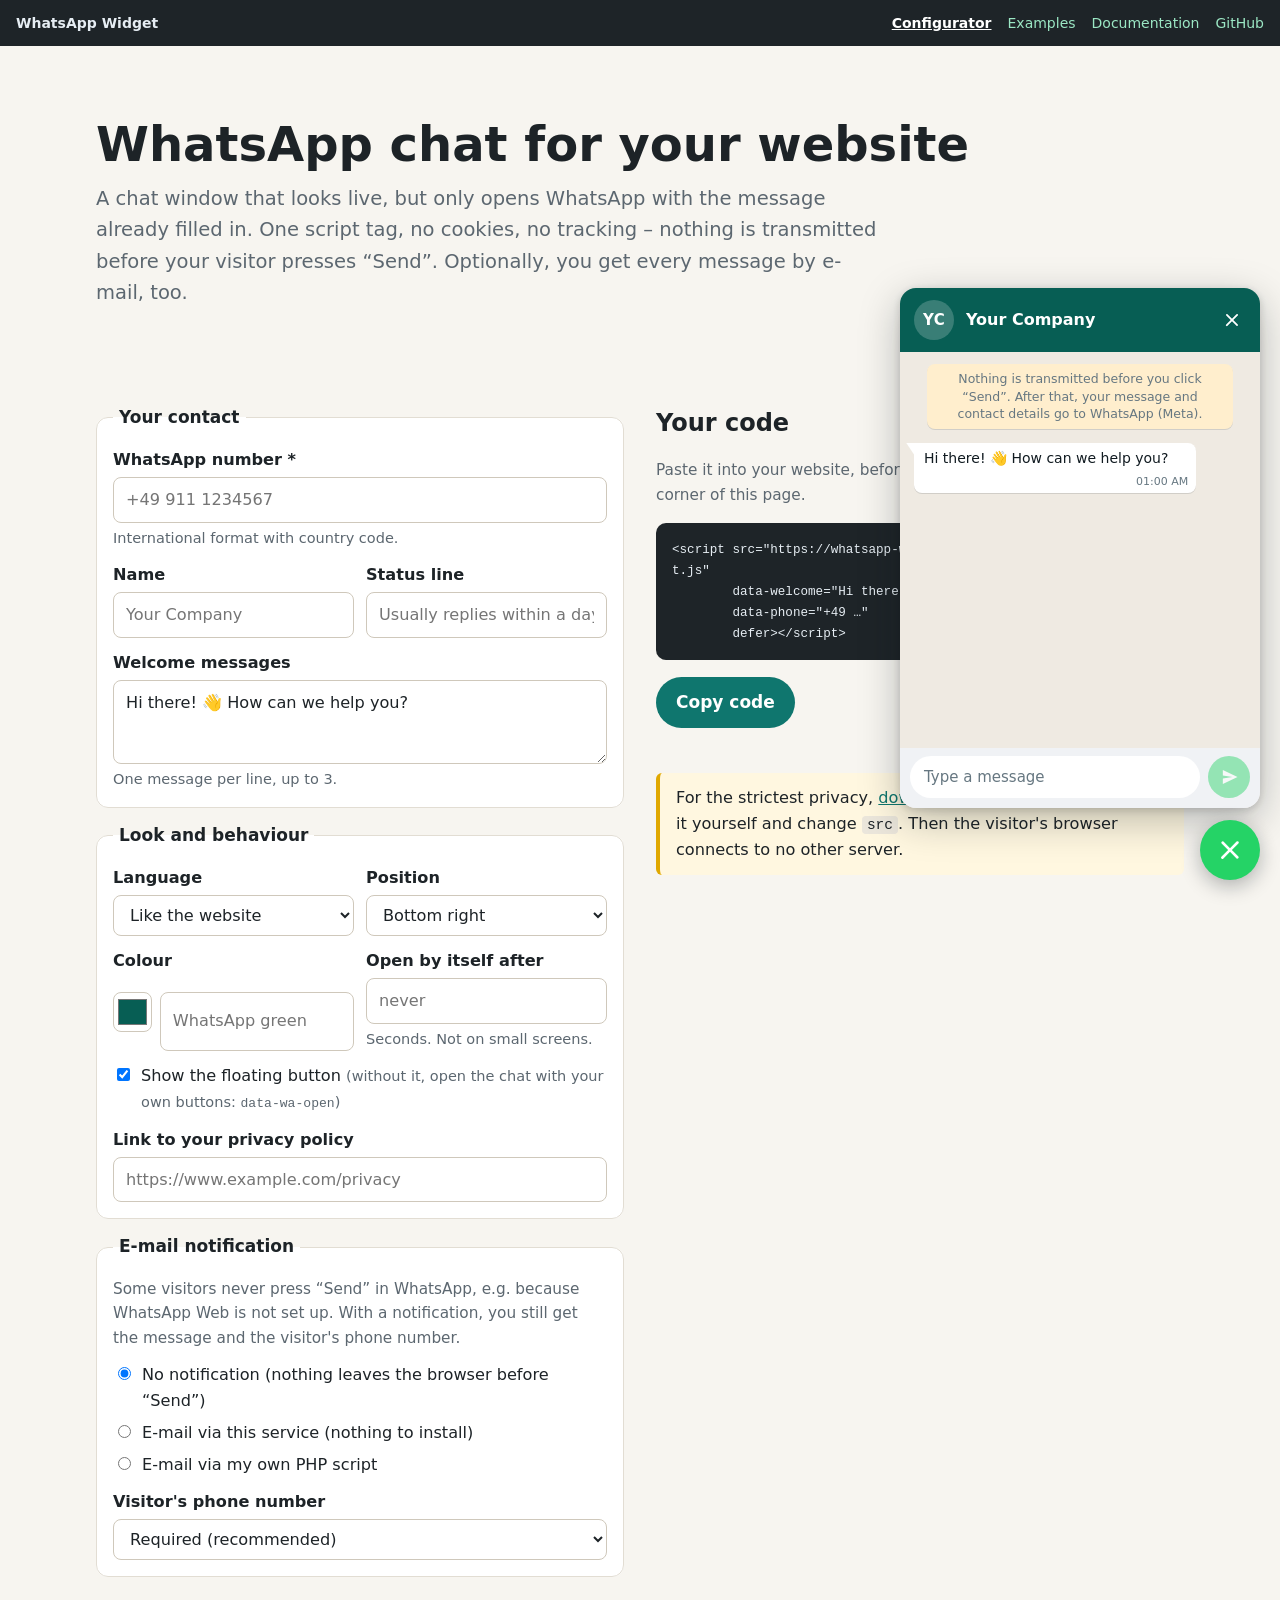
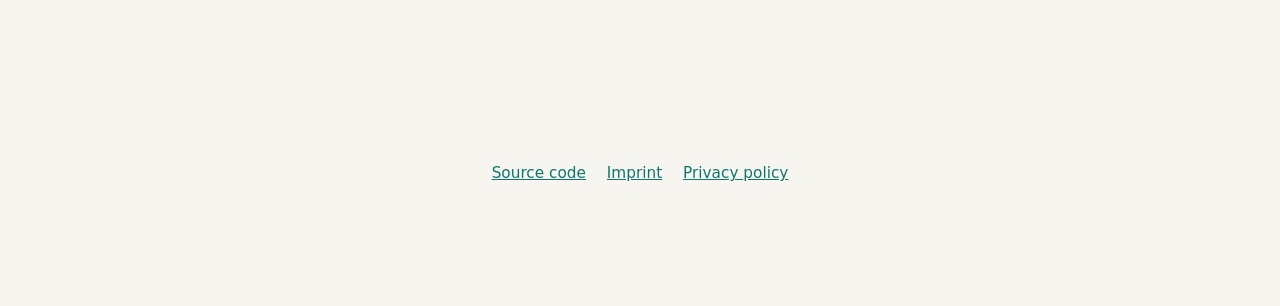
==== index.html @ d4d7e7a8 "#11: Add hosted e-mail notification service and configurator - api/: notification service without op" ====
<!DOCTYPE html>
<html lang="en">
<head>
  <meta charset="utf-8">
  <meta name="viewport" content="width=device-width, initial-scale=1">
  <title>WhatsApp Widget – privacy-friendly chat button for your website</title>
  <meta name="description" content="A chat window that looks live, but only opens WhatsApp. One script tag, no cookies, nothing is transmitted before “Send”.">
  <link rel="stylesheet" href="examples/assets/examples.css">
  <style>
    .layout { display: grid; grid-template-columns: minmax(0, 1fr) minmax(0, 1fr); gap: 32px; align-items: start; }
    @media (max-width: 860px) { .layout { grid-template-columns: 1fr; } }
    form.config { display: grid; gap: 14px; }
    fieldset { margin: 0; padding: 16px; border: 1px solid var(--border); border-radius: 12px; background: var(--surface); display: grid; gap: 12px; }
    legend { padding: 0 6px; font-weight: 700; }
    label { display: grid; gap: 4px; font-weight: 600; font-size: .95em; }
    label small, .hint { font-weight: 400; color: var(--muted); font-size: .9em; }
    input[type="text"], input[type="tel"], input[type="email"], input[type="url"], input[type="number"], select, textarea {
      width: 100%; padding: 9px 12px; border: 1px solid #cfc8bb; border-radius: 8px; background: #fff; color: var(--text); font: inherit; font-weight: 400;
    }
    textarea { min-height: 84px; resize: vertical; }
    .row { display: grid; grid-template-columns: 1fr 1fr; gap: 12px; }
    .check { display: flex; gap: 8px; align-items: flex-start; font-weight: 400; }
    .check input { margin-top: 5px; }
    .radios { display: grid; gap: 6px; }
    .color { display: flex; gap: 8px; }
    .color input[type="color"] { width: 48px; height: 40px; padding: 2px; border: 1px solid #cfc8bb; border-radius: 8px; background: #fff; }
    .sticky { position: sticky; top: 16px; display: grid; gap: 12px; }
    .snippet pre { margin: 0; white-space: pre-wrap; word-break: break-all; }
    .status { min-height: 1.5em; font-size: .95em; }
    .status.ok { color: #0f766e; }
    .status.error { color: #b42318; }
    .success { padding: 12px 16px; background: #e6f4ef; border-left: 4px solid #0f766e; border-radius: 6px; }
    footer.site { padding: 24px 16px 120px; text-align: center; color: var(--muted); font-size: .9em; }
    footer.site a { margin: 0 8px; }
  </style>
</head>
<body>

<nav class="demo-nav" aria-label="Main">
  <strong>WhatsApp Widget</strong>
  <a href="#configure" aria-current="page">Configurator</a>
  <a href="examples/01-minimal.html">Examples</a>
  <a href="https://github.com/DOEBELING/WhatsApp-Widget#readme">Documentation</a>
  <a href="https://github.com/DOEBELING/WhatsApp-Widget">GitHub</a>
</nav>

<main class="page" style="max-width: 1120px">
  <header class="hero">
    <h1>WhatsApp chat for your website</h1>
    <p>A chat window that looks live, but only opens WhatsApp with the message already filled in.
      One script tag, no cookies, no tracking – nothing is transmitted before your visitor presses “Send”.
      Optionally, you get every message by e-mail, too.</p>
  </header>

  <div id="setup-success" class="success" hidden>
    <strong>E-mail notifications are active.</strong> Your code with the site key is below.
    We also sent it to you by e-mail.
  </div>

  <section id="configure" class="layout">
    <form class="config" id="config" novalidate>
      <fieldset>
        <legend>Your contact</legend>
        <label>WhatsApp number *
          <input type="tel" id="f-phone" required placeholder="+49 911 1234567" autocomplete="off">
          <small>International format with country code.</small>
        </label>
        <div class="row">
          <label>Name <input type="text" id="f-name" placeholder="Your Company"></label>
          <label>Status line <input type="text" id="f-status" placeholder="Usually replies within a day"></label>
        </div>
        <label>Welcome messages
          <textarea id="f-welcome" placeholder="Hi there! 👋 How can we help you?">Hi there! 👋 How can we help you?</textarea>
          <small>One message per line, up to 3.</small>
        </label>
      </fieldset>

      <fieldset>
        <legend>Look and behaviour</legend>
        <div class="row">
          <label>Language
            <select id="f-lang">
              <option value="">Like the website</option>
              <option value="de">German</option>
              <option value="en">English</option>
            </select>
          </label>
          <label>Position
            <select id="f-position">
              <option value="right">Bottom right</option>
              <option value="left">Bottom left</option>
            </select>
          </label>
        </div>
        <div class="row">
          <label>Colour
            <span class="color">
              <input type="color" id="f-color-picker" value="#075e54" aria-label="Pick a colour">
              <input type="text" id="f-color" placeholder="WhatsApp green">
            </span>
          </label>
          <label>Open by itself after
            <input type="number" id="f-auto-open" min="0" max="120" placeholder="never">
            <small>Seconds. Not on small screens.</small>
          </label>
        </div>
        <label class="check"><input type="checkbox" id="f-launcher" checked>
          <span>Show the floating button <span class="hint">(without it, open the chat with your own buttons: <code>data-wa-open</code>)</span></span>
        </label>
        <label>Link to your privacy policy
          <input type="url" id="f-privacy-url" placeholder="https://www.example.com/privacy">
        </label>
      </fieldset>

      <fieldset>
        <legend>E-mail notification</legend>
        <p class="hint" style="margin:0">Some visitors never press “Send” in WhatsApp, e.g. because WhatsApp Web is not set up.
          With a notification, you still get the message and the visitor's phone number.</p>
        <div class="radios" role="radiogroup">
          <label class="check"><input type="radio" name="notify" value="none" checked> <span>No notification (nothing leaves the browser before “Send”)</span></label>
          <label class="check"><input type="radio" name="notify" value="hosted"> <span>E-mail via this service (nothing to install)</span></label>
          <label class="check"><input type="radio" name="notify" value="own"> <span>E-mail via my own PHP script</span></label>
        </div>

        <div id="notify-hosted" hidden>
          <div style="display:grid; gap:12px">
            <label>Your e-mail address <input type="email" id="f-email" autocomplete="email" placeholder="you@example.com"></label>
            <label>Your website <input type="text" id="f-domains" placeholder="example.com">
              <small>Only pages on this domain (and its www variant) can send messages. Up to 5, separated by commas.</small>
            </label>
            <label class="check"><input type="checkbox" id="f-dpa">
              <span>I accept the <a href="dpa.html" target="_blank" rel="noopener">data processing agreement</a> (Art. 28 GDPR). Messages are only passed through and not stored.</span>
            </label>
            <div><button class="button" type="button" id="f-register">Send confirmation link</button></div>
            <p class="status" id="register-status" aria-live="polite"></p>
            <label>Site key <input type="text" id="f-site-key" placeholder="appears here after the confirmation" spellcheck="false"></label>
          </div>
        </div>

        <div id="notify-own" hidden>
          <label>URL of your script <input type="text" id="f-notify-url" placeholder="/whatsapp-notify.php">
            <small>Download <a href="https://github.com/DOEBELING/WhatsApp-Widget/blob/main/addons/php/whatsapp-notify.php">whatsapp-notify.php</a>, set your e-mail address and upload it (PHP 8.1+).</small>
          </label>
        </div>

        <label id="ask-phone-row" hidden>Visitor's phone number
          <select id="f-ask-phone">
            <option value="required">Required (recommended)</option>
            <option value="optional">Optional</option>
            <option value="false">Don't ask</option>
          </select>
        </label>
      </fieldset>
    </form>

    <div class="sticky">
      <div class="snippet">
        <h2>Your code</h2>
        <p class="hint">Paste it into your website, before <code>&lt;/body&gt;</code>. The preview is in the corner of this page.</p>
        <pre><code id="snippet"></code></pre>
        <p><button class="button" type="button" id="copy">Copy code</button> <span class="status" id="copy-status" aria-live="polite"></span></p>
      </div>
      <p class="note">For the strictest privacy, <a href="whatsapp-widget.js" download>download whatsapp-widget.js</a>,
        host it yourself and change <code>src</code>. Then the visitor's browser connects to no other server.</p>
      <p class="status" id="preview-status" aria-live="polite"></p>
    </div>
  </section>
</main>

<footer class="site">
  <a href="https://github.com/DOEBELING/WhatsApp-Widget">Source code</a>
  <a href="https://legal.doebeling.de/impressum/">Imprint</a>
  <a href="https://legal.doebeling.de/datenschutzerklaerung/">Privacy policy</a>
</footer>

<script src="whatsapp-widget.js"></script>
<script>
(() => {
  const SCRIPT_URL = 'https://whatsapp-widget.doebeling.dev/whatsapp-widget.js';
  const $ = (id) => document.getElementById(id);
  const form = $('config');
  const fields = ['phone', 'name', 'status', 'welcome', 'lang', 'position', 'color', 'auto-open', 'launcher',
    'privacy-url', 'email', 'domains', 'dpa', 'site-key', 'notify-url', 'ask-phone'];
  const input = Object.fromEntries(fields.map((name) => [name, $(`f-${name}`)]));

  const notifyMode = () => form.querySelector('input[name="notify"]:checked').value;

  /** Widget options as data attributes (without key/URL of the notification). */
  function options() {
    const o = {};
    const set = (name, value) => { if (value !== '' && value !== null) o[name] = String(value); };
    set('phone', input.phone.value.trim());
    set('name', input.name.value.trim());
    set('status', input.status.value.trim());
    set('welcome', input.welcome.value.split('\n').map((line) => line.trim()).filter(Boolean).slice(0, 3).join('|'));
    set('lang', input.lang.value);
    if (input.position.value === 'left') set('position', 'left');
    set('color', input.color.value.trim());
    set('auto-open', input['auto-open'].value.trim());
    if (!input.launcher.checked) set('launcher', 'false');
    set('privacy-url', input['privacy-url'].value.trim());
    if (notifyMode() !== 'none' && input['ask-phone'].value !== 'required') set('ask-phone', input['ask-phone'].value);
    return o;
  }

  const escapeHtml = (text) => text.replace(/[&<>"]/g, (c) => ({ '&': '&amp;', '<': '&lt;', '>': '&gt;', '"': '&quot;' })[c]);

  function renderSnippet() {
    const attributes = { ...options() };
    if (!attributes.phone) attributes.phone = '+49 …';
    const mode = notifyMode();
    if (mode === 'hosted') attributes['site-key'] = input['site-key'].value.trim() || '(after confirming your e-mail address)';
    if (mode === 'own') attributes['notify-url'] = input['notify-url'].value.trim() || '/whatsapp-notify.php';
    const lines = [`<script src="${SCRIPT_URL}"`];
    for (const [name, value] of Object.entries(attributes)) lines.push(`        data-${name}="${escapeHtml(value)}"`);
    lines.push('        defer></' + 'script>');
    $('snippet').textContent = lines.join('\n');
  }

  // Preview: the widget on this page, with the current settings.
  let wasOpen = true;
  let firstPreview = true;
  document.addEventListener('whatsapp-widget:open', () => { wasOpen = true; });
  document.addEventListener('whatsapp-widget:close', () => { wasOpen = false; });
  document.addEventListener('whatsapp-widget:send', (event) => {
    event.preventDefault();
    const status = $('preview-status');
    status.textContent = 'Preview: on your website, “Send” opens ';
    const link = document.createElement('a');
    link.href = event.detail.url;
    link.target = '_blank';
    link.rel = 'noopener';
    link.textContent = 'WhatsApp with this message';
    status.append(link, notifyMode() === 'none' ? '.' : ' and sends you the message by e-mail.');
  });

  function renderPreview() {
    const o = options();
    const config = {
      phone: o.phone || '+49 000 0000000',
      name: o.name || 'Your Company',
      status: o.status,
      welcome: o.welcome ? o.welcome.split('|') : [],
      lang: o.lang,
      position: o.position,
      color: o.color,
      launcher: o.launcher !== 'false',
      privacyUrl: o['privacy-url'],
      typing: firstPreview,
    };
    if (notifyMode() !== 'none') {
      config.notifyUrl = '#preview'; // shows the phone field and notice; sending is intercepted above
      config.askPhone = o['ask-phone'] || 'required';
    }
    if (!WhatsAppWidget.init(config)) return;
    if (wasOpen) WhatsAppWidget.open({ focus: false });
    firstPreview = false;
  }

  let timer;
  function update() {
    $('notify-hosted').hidden = notifyMode() !== 'hosted';
    $('notify-own').hidden = notifyMode() !== 'own';
    $('ask-phone-row').hidden = notifyMode() === 'none';
    renderSnippet();
    clearTimeout(timer);
    timer = setTimeout(renderPreview, 300);
  }

  form.addEventListener('input', update);
  form.addEventListener('change', update);
  input.color.addEventListener('input', () => {
    if (/^#[0-9a-f]{6}$/i.test(input.color.value)) $('f-color-picker').value = input.color.value;
  });
  $('f-color-picker').addEventListener('input', (event) => {
    input.color.value = event.target.value;
    update();
  });

  // Registration for the hosted e-mail notification (double opt-in).
  $('f-register').addEventListener('click', async () => {
    const status = $('register-status');
    const say = (text, type = '') => { status.textContent = text; status.className = `status ${type}`; };
    const email = input.email.value.trim();
    if (!input.phone.value.trim()) return say('Please enter your WhatsApp number first.', 'error');
    if (!input.email.checkValidity() || !email) return say('Please enter a valid e-mail address.', 'error');
    if (!input.domains.value.trim()) return say('Please enter the domain of your website.', 'error');
    if (!input.dpa.checked) return say('Please accept the data processing agreement.', 'error');

    $('f-register').disabled = true;
    say('One moment …');
    try {
      const pow = await WhatsAppWidget.proofOfWork(`register:${email.toLowerCase()}`);
      const lang = input.lang.value || (navigator.language.startsWith('de') ? 'de' : 'en');
      const body = new URLSearchParams({
        email, domains: input.domains.value, lang, dpa: '1', pow, options: JSON.stringify(options()),
      });
      const response = await fetch('api/register.php', { method: 'POST', body, credentials: 'omit' });
      if (response.status === 202) say(`Done. Please open the link in the e-mail we sent to ${email}.`, 'ok');
      else if (response.status === 429) say('Too many requests. Please try again later.', 'error');
      else say(`That didn't work (error ${response.status}). Please check your input.`, 'error');
    } catch (error) {
      say('The service is not reachable. Please try again later.', 'error');
    }
    $('f-register').disabled = false;
  });

  $('copy').addEventListener('click', async () => {
    try {
      await navigator.clipboard.writeText($('snippet').textContent);
      $('copy-status').textContent = 'Copied.';
    } catch (error) {
      getSelection().selectAllChildren($('snippet'));
      $('copy-status').textContent = 'Press Ctrl+C / ⌘+C to copy.';
    }
  });

  // Back from the confirmation link: #setup=<base64url(JSON {k: site key, o: options})>
  function restoreSetup() {
    const match = location.hash.match(/^#setup=([A-Za-z0-9_-]+)$/);
    if (!match) return;
    try {
      const base64 = match[1].replace(/-/g, '+').replace(/_/g, '/');
      const json = new TextDecoder().decode(Uint8Array.from(atob(base64), (c) => c.charCodeAt(0)));
      const { k, o } = JSON.parse(json);
      for (const [name, value] of Object.entries(o || {})) {
        const field = input[name];
        if (!field) continue;
        if (name === 'welcome') field.value = value.split('|').join('\n');
        else if (name === 'launcher') field.checked = value !== 'false';
        else field.value = value;
      }
      if (o && o.color) $('f-color-picker').value = o.color;
      input['site-key'].value = k;
      form.querySelector('input[name="notify"][value="hosted"]').checked = true;
      $('setup-success').hidden = false;
      history.replaceState(null, '', location.pathname + location.search);
    } catch (error) {
      // ignore a broken link; the key is also in the e-mail
    }
  }

  restoreSetup();
  update();
})();
</script>
</body>
</html>
---- examples/assets/examples.css ----
/* Styles for the example pages only. The widget brings its own styles. */
:root {
  --bg: #f7f5f0;
  --surface: #fff;
  --text: #1d2327;
  --muted: #5c6770;
  --border: #e2ddd3;
  --accent: #0f766e;
  --code-bg: #1e2428;
  --code-text: #e6edf3;
  color-scheme: light;
}

* { box-sizing: border-box; }

body {
  margin: 0;
  background: var(--bg);
  color: var(--text);
  font: 17px/1.6 system-ui, -apple-system, "Segoe UI", Roboto, Helvetica, Arial, sans-serif;
}

a { color: var(--accent); }

.page {
  max-width: 880px;
  margin: 0 auto;
  padding: 24px 16px 120px;
}

.demo-nav {
  display: flex;
  flex-wrap: wrap;
  gap: 8px 16px;
  align-items: center;
  padding: 12px 16px;
  background: var(--code-bg);
  color: var(--code-text);
  font-size: 14px;
}
.demo-nav a { color: #9be7c4; text-decoration: none; }
.demo-nav a[aria-current="page"] { color: #fff; font-weight: 600; text-decoration: underline; }
.demo-nav strong { margin-right: auto; }

.hero {
  padding: 48px 0 32px;
}
.hero h1 {
  margin: 0 0 12px;
  font-size: clamp(2rem, 5vw, 3rem);
  line-height: 1.1;
}
.hero p { margin: 0 0 24px; max-width: 40em; color: var(--muted); font-size: 1.15em; }

.button {
  display: inline-flex;
  align-items: center;
  gap: 8px;
  padding: 12px 20px;
  border: 0;
  border-radius: 999px;
  background: var(--accent);
  color: #fff;
  font: inherit;
  font-weight: 600;
  text-decoration: none;
  cursor: pointer;
}
.button.secondary { background: transparent; color: var(--accent); box-shadow: inset 0 0 0 2px var(--accent); }
.button svg { width: 20px; height: 20px; fill: currentColor; }

.card-grid {
  display: grid;
  grid-template-columns: repeat(auto-fit, minmax(220px, 1fr));
  gap: 16px;
  margin: 24px 0;
}
.card {
  padding: 20px;
  background: var(--surface);
  border: 1px solid var(--border);
  border-radius: 12px;
}
.card h3 { margin: 0 0 4px; }
.card p { margin: 0 0 16px; color: var(--muted); font-size: .95em; }

section { margin: 40px 0; }
h2 { font-size: 1.5rem; margin: 0 0 12px; }

pre {
  margin: 12px 0;
  padding: 16px;
  overflow-x: auto;
  background: var(--code-bg);
  color: var(--code-text);
  border-radius: 10px;
  font: 14px/1.5 ui-monospace, SFMono-Regular, Menlo, Consolas, monospace;
}
code { font-family: ui-monospace, SFMono-Regular, Menlo, Consolas, monospace; font-size: .9em; }
p code, li code, td code { padding: 1px 5px; background: #ebe6db; border-radius: 4px; }

table { width: 100%; border-collapse: collapse; font-size: .95em; }
th, td { padding: 8px 10px; border-bottom: 1px solid var(--border); text-align: left; vertical-align: top; }

.note {
  padding: 12px 16px;
  background: #fff7e0;
  border-left: 4px solid #e0a800;
  border-radius: 6px;
  font-size: .95em;
}

/* Demo log (see demo.js) */
.demo-log {
  position: fixed;
  bottom: 16px;
  left: 16px;
  z-index: 10;
  width: min(380px, calc(100vw - 32px));
  max-height: 40vh;
  overflow: auto;
  padding: 10px 12px;
  background: rgba(30, 36, 40, .94);
  color: var(--code-text);
  border-radius: 10px;
  font: 12.5px/1.45 ui-monospace, SFMono-Regular, Menlo, Consolas, monospace;
  box-shadow: 0 8px 24px rgba(0, 0, 0, .25);
}
.demo-log.right { left: auto; right: 16px; }
.demo-log:empty { display: none; }
.demo-log div + div { margin-top: 6px; padding-top: 6px; border-top: 1px solid rgba(255, 255, 255, .12); }
.demo-log a { color: #9be7c4; word-break: break-all; }
.demo-log b { color: #fff; }

@media (max-width: 600px) {
  .demo-log { display: none; }
}
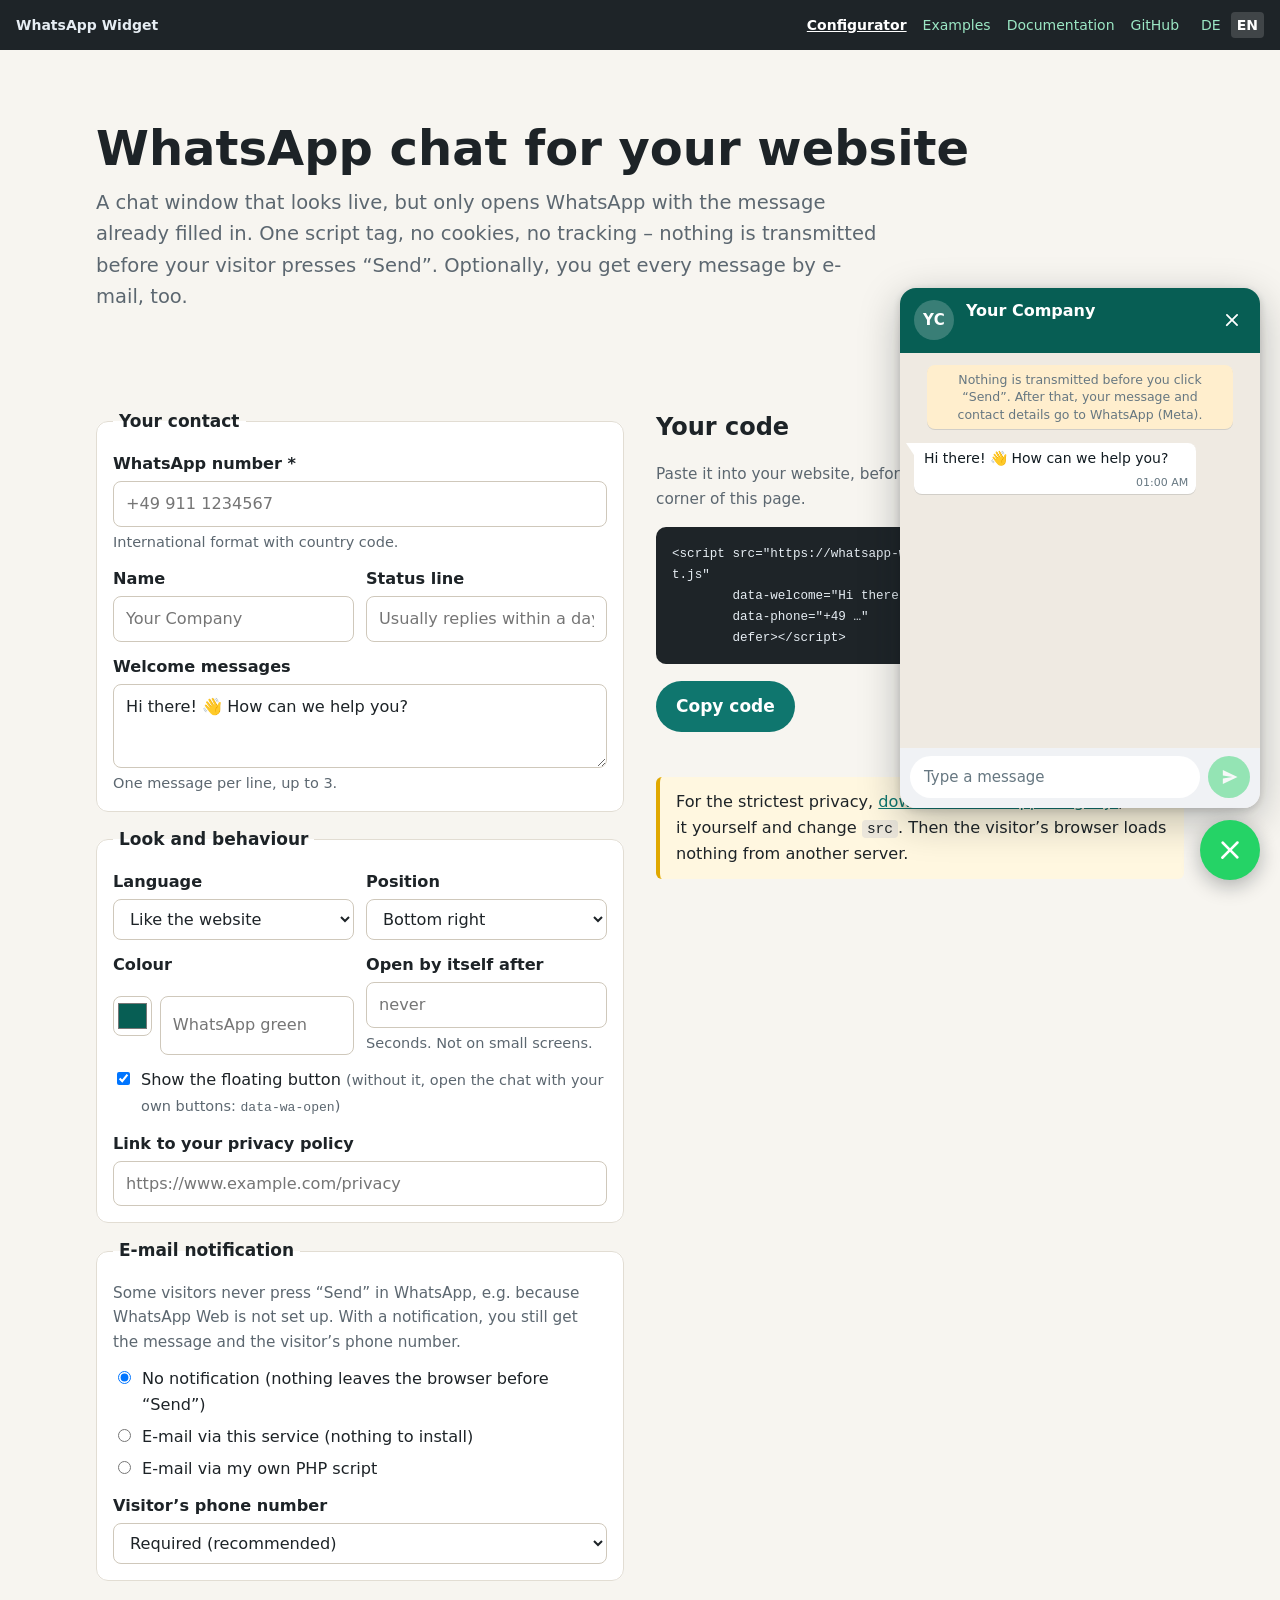
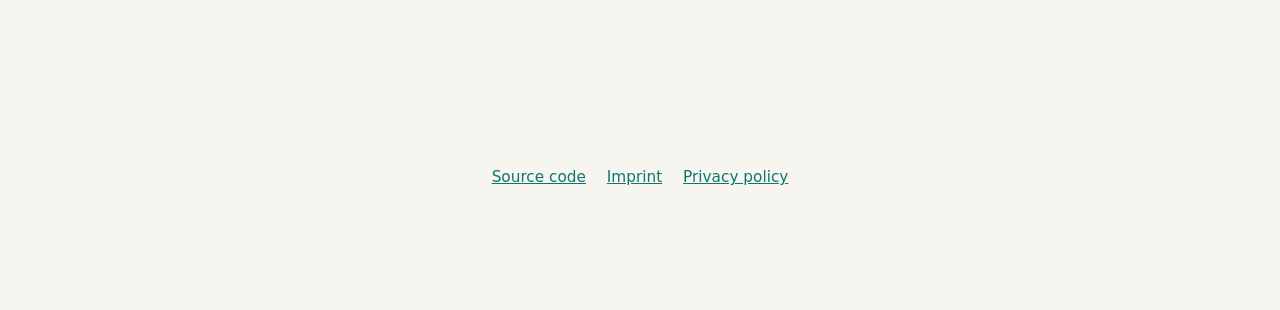
==== commit ad1dbd5b: "#11: Configurator and service pages in German and English - index.html: language switch (DE/EN) with" ====
--- a/index.html
+++ b/index.html
@@ -30,6 +30,9 @@
     .status.ok { color: #0f766e; }
     .status.error { color: #b42318; }
     .success { padding: 12px 16px; background: #e6f4ef; border-left: 4px solid #0f766e; border-radius: 6px; }
+    .lang-switch { display: inline-flex; gap: 4px; }
+    .lang-switch button { padding: 2px 6px; border: 0; border-radius: 4px; background: none; color: #9be7c4; font: inherit; cursor: pointer; }
+    .lang-switch button[aria-pressed="true"] { background: rgba(255, 255, 255, .15); color: #fff; font-weight: 600; }
     footer.site { padding: 24px 16px 120px; text-align: center; color: var(--muted); font-size: .9em; }
     footer.site a { margin: 0 8px; }
   </style>
@@ -38,21 +41,25 @@
 
 <nav class="demo-nav" aria-label="Main">
   <strong>WhatsApp Widget</strong>
-  <a href="#configure" aria-current="page">Configurator</a>
-  <a href="examples/01-minimal.html">Examples</a>
-  <a href="https://github.com/DOEBELING/WhatsApp-Widget#readme">Documentation</a>
+  <a href="#configure" aria-current="page" data-i18n="nav.configurator">Configurator</a>
+  <a href="examples/01-minimal.html" data-i18n="nav.examples">Examples</a>
+  <a href="https://github.com/DOEBELING/WhatsApp-Widget#readme" data-i18n="nav.docs">Documentation</a>
   <a href="https://github.com/DOEBELING/WhatsApp-Widget">GitHub</a>
+  <span class="lang-switch" role="group" aria-label="Language / Sprache">
+    <button type="button" data-lang="de" lang="de" aria-pressed="false">DE</button>
+    <button type="button" data-lang="en" lang="en" aria-pressed="true">EN</button>
+  </span>
 </nav>
 
 <main class="page" style="max-width: 1120px">
   <header class="hero">
-    <h1>WhatsApp chat for your website</h1>
-    <p>A chat window that looks live, but only opens WhatsApp with the message already filled in.
+    <h1 data-i18n="hero.title">WhatsApp chat for your website</h1>
+    <p data-i18n="hero.text">A chat window that looks live, but only opens WhatsApp with the message already filled in.
       One script tag, no cookies, no tracking – nothing is transmitted before your visitor presses “Send”.
       Optionally, you get every message by e-mail, too.</p>
   </header>
 
-  <div id="setup-success" class="success" hidden>
+  <div id="setup-success" class="success" hidden data-i18n-html="setup.success">
     <strong>E-mail notifications are active.</strong> Your code with the site key is below.
     We also sent it to you by e-mail.
   </div>
@@ -60,94 +67,100 @@
   <section id="configure" class="layout">
     <form class="config" id="config" novalidate>
       <fieldset>
-        <legend>Your contact</legend>
-        <label>WhatsApp number *
+        <legend data-i18n="contact.legend">Your contact</legend>
+        <label><span data-i18n="phone.label">WhatsApp number *</span>
           <input type="tel" id="f-phone" required placeholder="+49 911 1234567" autocomplete="off">
-          <small>International format with country code.</small>
+          <small data-i18n="phone.hint">International format with country code.</small>
         </label>
         <div class="row">
-          <label>Name <input type="text" id="f-name" placeholder="Your Company"></label>
-          <label>Status line <input type="text" id="f-status" placeholder="Usually replies within a day"></label>
+          <label><span data-i18n="name.label">Name</span>
+            <input type="text" id="f-name" placeholder="Your Company" data-i18n-placeholder="name.placeholder"></label>
+          <label><span data-i18n="status.label">Status line</span>
+            <input type="text" id="f-status" placeholder="Usually replies within a day" data-i18n-placeholder="status.placeholder"></label>
         </div>
-        <label>Welcome messages
-          <textarea id="f-welcome" placeholder="Hi there! 👋 How can we help you?">Hi there! 👋 How can we help you?</textarea>
-          <small>One message per line, up to 3.</small>
+        <label><span data-i18n="welcome.label">Welcome messages</span>
+          <textarea id="f-welcome" placeholder="Hi there! 👋 How can we help you?" data-i18n-placeholder="welcome.default">Hi there! 👋 How can we help you?</textarea>
+          <small data-i18n="welcome.hint">One message per line, up to 3.</small>
         </label>
       </fieldset>
 
       <fieldset>
-        <legend>Look and behaviour</legend>
+        <legend data-i18n="look.legend">Look and behaviour</legend>
         <div class="row">
-          <label>Language
+          <label><span data-i18n="lang.label">Language</span>
             <select id="f-lang">
-              <option value="">Like the website</option>
-              <option value="de">German</option>
-              <option value="en">English</option>
+              <option value="" data-i18n="lang.page">Like the website</option>
+              <option value="de" data-i18n="lang.de">German</option>
+              <option value="en" data-i18n="lang.en">English</option>
             </select>
           </label>
-          <label>Position
+          <label><span data-i18n="position.label">Position</span>
             <select id="f-position">
-              <option value="right">Bottom right</option>
-              <option value="left">Bottom left</option>
+              <option value="right" data-i18n="position.right">Bottom right</option>
+              <option value="left" data-i18n="position.left">Bottom left</option>
             </select>
           </label>
         </div>
         <div class="row">
-          <label>Colour
+          <label><span data-i18n="color.label">Colour</span>
             <span class="color">
-              <input type="color" id="f-color-picker" value="#075e54" aria-label="Pick a colour">
-              <input type="text" id="f-color" placeholder="WhatsApp green">
+              <input type="color" id="f-color-picker" value="#075e54" aria-label="Pick a colour" data-i18n-aria-label="color.pick">
+              <input type="text" id="f-color" placeholder="WhatsApp green" data-i18n-placeholder="color.placeholder">
             </span>
           </label>
-          <label>Open by itself after
-            <input type="number" id="f-auto-open" min="0" max="120" placeholder="never">
-            <small>Seconds. Not on small screens.</small>
+          <label><span data-i18n="autoOpen.label">Open by itself after</span>
+            <input type="number" id="f-auto-open" min="0" max="120" placeholder="never" data-i18n-placeholder="autoOpen.placeholder">
+            <small data-i18n="autoOpen.hint">Seconds. Not on small screens.</small>
           </label>
         </div>
         <label class="check"><input type="checkbox" id="f-launcher" checked>
-          <span>Show the floating button <span class="hint">(without it, open the chat with your own buttons: <code>data-wa-open</code>)</span></span>
+          <span data-i18n-html="launcher.label">Show the floating button <span class="hint">(without it, open the chat with your own buttons: <code>data-wa-open</code>)</span></span>
         </label>
-        <label>Link to your privacy policy
-          <input type="url" id="f-privacy-url" placeholder="https://www.example.com/privacy">
+        <label><span data-i18n="privacyUrl.label">Link to your privacy policy</span>
+          <input type="url" id="f-privacy-url" placeholder="https://www.example.com/privacy" data-i18n-placeholder="privacyUrl.placeholder">
         </label>
       </fieldset>
 
       <fieldset>
-        <legend>E-mail notification</legend>
-        <p class="hint" style="margin:0">Some visitors never press “Send” in WhatsApp, e.g. because WhatsApp Web is not set up.
+        <legend data-i18n="notify.legend">E-mail notification</legend>
+        <p class="hint" style="margin:0" data-i18n="notify.intro">Some visitors never press “Send” in WhatsApp, e.g. because WhatsApp Web is not set up.
           With a notification, you still get the message and the visitor's phone number.</p>
         <div class="radios" role="radiogroup">
-          <label class="check"><input type="radio" name="notify" value="none" checked> <span>No notification (nothing leaves the browser before “Send”)</span></label>
-          <label class="check"><input type="radio" name="notify" value="hosted"> <span>E-mail via this service (nothing to install)</span></label>
-          <label class="check"><input type="radio" name="notify" value="own"> <span>E-mail via my own PHP script</span></label>
+          <label class="check"><input type="radio" name="notify" value="none" checked> <span data-i18n="notify.none">No notification (nothing leaves the browser before “Send”)</span></label>
+          <label class="check"><input type="radio" name="notify" value="hosted"> <span data-i18n="notify.hosted">E-mail via this service (nothing to install)</span></label>
+          <label class="check"><input type="radio" name="notify" value="own"> <span data-i18n="notify.own">E-mail via my own PHP script</span></label>
         </div>
 
         <div id="notify-hosted" hidden>
           <div style="display:grid; gap:12px">
-            <label>Your e-mail address <input type="email" id="f-email" autocomplete="email" placeholder="you@example.com"></label>
-            <label>Your website <input type="text" id="f-domains" placeholder="example.com">
-              <small>Only pages on this domain (and its www variant) can send messages. Up to 5, separated by commas.</small>
+            <label><span data-i18n="email.label">Your e-mail address</span>
+              <input type="email" id="f-email" autocomplete="email" placeholder="you@example.com" data-i18n-placeholder="email.placeholder"></label>
+            <label><span data-i18n="domains.label">Your website</span>
+              <input type="text" id="f-domains" placeholder="example.com">
+              <small data-i18n="domains.hint">Only pages on this domain (and its www variant) can send messages. Up to 5, separated by commas.</small>
             </label>
             <label class="check"><input type="checkbox" id="f-dpa">
-              <span>I accept the <a href="dpa.html" target="_blank" rel="noopener">data processing agreement</a> (Art. 28 GDPR). Messages are only passed through and not stored.</span>
+              <span data-i18n-html="dpa.label">I accept the <a href="dpa.html" target="_blank" rel="noopener">data processing agreement</a> (Art. 28 GDPR). Messages are only passed through and not stored.</span>
             </label>
-            <div><button class="button" type="button" id="f-register">Send confirmation link</button></div>
+            <div><button class="button" type="button" id="f-register" data-i18n="register.button">Send confirmation link</button></div>
             <p class="status" id="register-status" aria-live="polite"></p>
-            <label>Site key <input type="text" id="f-site-key" placeholder="appears here after the confirmation" spellcheck="false"></label>
+            <label><span data-i18n="siteKey.label">Site key</span>
+              <input type="text" id="f-site-key" placeholder="appears here after the confirmation" data-i18n-placeholder="siteKey.placeholder" spellcheck="false"></label>
           </div>
         </div>
 
         <div id="notify-own" hidden>
-          <label>URL of your script <input type="text" id="f-notify-url" placeholder="/whatsapp-notify.php">
-            <small>Download <a href="https://github.com/DOEBELING/WhatsApp-Widget/blob/main/addons/php/whatsapp-notify.php">whatsapp-notify.php</a>, set your e-mail address and upload it (PHP 8.1+).</small>
+          <label><span data-i18n="notifyUrl.label">URL of your script</span>
+            <input type="text" id="f-notify-url" placeholder="/whatsapp-notify.php">
+            <small data-i18n-html="notifyUrl.hint">Download <a href="https://github.com/DOEBELING/WhatsApp-Widget/blob/main/addons/php/whatsapp-notify.php">whatsapp-notify.php</a>, set your e-mail address and upload it (PHP 8.1+).</small>
           </label>
         </div>
 
-        <label id="ask-phone-row" hidden>Visitor's phone number
+        <label id="ask-phone-row" hidden><span data-i18n="askPhone.label">Visitor's phone number</span>
           <select id="f-ask-phone">
-            <option value="required">Required (recommended)</option>
-            <option value="optional">Optional</option>
-            <option value="false">Don't ask</option>
+            <option value="required" data-i18n="askPhone.required">Required (recommended)</option>
+            <option value="optional" data-i18n="askPhone.optional">Optional</option>
+            <option value="false" data-i18n="askPhone.false">Don't ask</option>
           </select>
         </label>
       </fieldset>
@@ -155,33 +168,230 @@
 
     <div class="sticky">
       <div class="snippet">
-        <h2>Your code</h2>
-        <p class="hint">Paste it into your website, before <code>&lt;/body&gt;</code>. The preview is in the corner of this page.</p>
+        <h2 data-i18n="code.title">Your code</h2>
+        <p class="hint" data-i18n-html="code.hint">Paste it into your website, before <code>&lt;/body&gt;</code>. The preview is in the corner of this page.</p>
         <pre><code id="snippet"></code></pre>
-        <p><button class="button" type="button" id="copy">Copy code</button> <span class="status" id="copy-status" aria-live="polite"></span></p>
+        <p><button class="button" type="button" id="copy" data-i18n="copy.button">Copy code</button> <span class="status" id="copy-status" aria-live="polite"></span></p>
       </div>
-      <p class="note">For the strictest privacy, <a href="whatsapp-widget.js" download>download whatsapp-widget.js</a>,
-        host it yourself and change <code>src</code>. Then the visitor's browser connects to no other server.</p>
+      <p class="note" data-i18n-html="selfHost">For the strictest privacy, <a href="whatsapp-widget.js" download>download whatsapp-widget.js</a>,
+        host it yourself and change <code>src</code>. Then the visitor's browser loads nothing from another server.</p>
       <p class="status" id="preview-status" aria-live="polite"></p>
     </div>
   </section>
 </main>
 
 <footer class="site">
-  <a href="https://github.com/DOEBELING/WhatsApp-Widget">Source code</a>
-  <a href="https://legal.doebeling.de/impressum/">Imprint</a>
-  <a href="https://legal.doebeling.de/datenschutzerklaerung/">Privacy policy</a>
+  <a href="https://github.com/DOEBELING/WhatsApp-Widget" data-i18n="footer.source">Source code</a>
+  <a href="https://legal.doebeling.de/impressum/" data-i18n="footer.imprint">Imprint</a>
+  <a href="https://legal.doebeling.de/datenschutzerklaerung/" data-i18n="footer.privacy">Privacy policy</a>
 </footer>
 
 <script src="whatsapp-widget.js"></script>
 <script>
 (() => {
   const SCRIPT_URL = 'https://whatsapp-widget.doebeling.dev/whatsapp-widget.js';
+
+  // Texts of this page. Entries used with data-i18n-html are trusted markup from this file only.
+  const TEXTS = {
+    en: {
+      'meta.title': 'WhatsApp Widget – privacy-friendly chat button for your website',
+      'meta.description': 'A chat window that looks live, but only opens WhatsApp. One script tag, no cookies, nothing is transmitted before “Send”.',
+      'nav.configurator': 'Configurator',
+      'nav.examples': 'Examples',
+      'nav.docs': 'Documentation',
+      'hero.title': 'WhatsApp chat for your website',
+      'hero.text': 'A chat window that looks live, but only opens WhatsApp with the message already filled in. One script tag, no cookies, no tracking – nothing is transmitted before your visitor presses “Send”. Optionally, you get every message by e-mail, too.',
+      'setup.success': '<strong>E-mail notifications are active.</strong> Your code with the site key is below. We also sent it to you by e-mail.',
+      'contact.legend': 'Your contact',
+      'phone.label': 'WhatsApp number *',
+      'phone.hint': 'International format with country code.',
+      'name.label': 'Name',
+      'name.placeholder': 'Your Company',
+      'status.label': 'Status line',
+      'status.placeholder': 'Usually replies within a day',
+      'welcome.label': 'Welcome messages',
+      'welcome.default': 'Hi there! 👋 How can we help you?',
+      'welcome.hint': 'One message per line, up to 3.',
+      'look.legend': 'Look and behaviour',
+      'lang.label': 'Language',
+      'lang.page': 'Like the website',
+      'lang.de': 'German',
+      'lang.en': 'English',
+      'position.label': 'Position',
+      'position.right': 'Bottom right',
+      'position.left': 'Bottom left',
+      'color.label': 'Colour',
+      'color.pick': 'Pick a colour',
+      'color.placeholder': 'WhatsApp green',
+      'autoOpen.label': 'Open by itself after',
+      'autoOpen.placeholder': 'never',
+      'autoOpen.hint': 'Seconds. Not on small screens.',
+      'launcher.label': 'Show the floating button <span class="hint">(without it, open the chat with your own buttons: <code>data-wa-open</code>)</span>',
+      'privacyUrl.label': 'Link to your privacy policy',
+      'privacyUrl.placeholder': 'https://www.example.com/privacy',
+      'notify.legend': 'E-mail notification',
+      'notify.intro': 'Some visitors never press “Send” in WhatsApp, e.g. because WhatsApp Web is not set up. With a notification, you still get the message and the visitor’s phone number.',
+      'notify.none': 'No notification (nothing leaves the browser before “Send”)',
+      'notify.hosted': 'E-mail via this service (nothing to install)',
+      'notify.own': 'E-mail via my own PHP script',
+      'email.label': 'Your e-mail address',
+      'email.placeholder': 'you@example.com',
+      'domains.label': 'Your website',
+      'domains.hint': 'Only pages on this domain (and its www variant) can send messages. Up to 5, separated by commas.',
+      'dpa.label': 'I accept the <a href="dpa.html" target="_blank" rel="noopener">data processing agreement</a> (Art. 28 GDPR). Messages are only passed through and not stored.',
+      'register.button': 'Send confirmation link',
+      'siteKey.label': 'Site key',
+      'siteKey.placeholder': 'appears here after the confirmation',
+      'siteKey.pending': '(after confirming your e-mail address)',
+      'notifyUrl.label': 'URL of your script',
+      'notifyUrl.hint': 'Download <a href="https://github.com/DOEBELING/WhatsApp-Widget/blob/main/addons/php/whatsapp-notify.php">whatsapp-notify.php</a>, set your e-mail address and upload it (PHP 8.1+).',
+      'askPhone.label': 'Visitor’s phone number',
+      'askPhone.required': 'Required (recommended)',
+      'askPhone.optional': 'Optional',
+      'askPhone.false': 'Don’t ask',
+      'code.title': 'Your code',
+      'code.hint': 'Paste it into your website, before <code>&lt;/body&gt;</code>. The preview is in the corner of this page.',
+      'copy.button': 'Copy code',
+      'copy.done': 'Copied.',
+      'copy.manual': 'Press Ctrl+C / ⌘+C to copy.',
+      'selfHost': 'For the strictest privacy, <a href="whatsapp-widget.js" download>download whatsapp-widget.js</a>, host it yourself and change <code>src</code>. Then the visitor’s browser loads nothing from another server.',
+      'footer.source': 'Source code',
+      'footer.imprint': 'Imprint',
+      'footer.privacy': 'Privacy policy',
+      'register.needPhone': 'Please enter your WhatsApp number first.',
+      'register.needEmail': 'Please enter a valid e-mail address.',
+      'register.needDomain': 'Please enter the domain of your website.',
+      'register.needDpa': 'Please accept the data processing agreement.',
+      'register.wait': 'One moment …',
+      'register.sent': (email) => `Done. Please open the link in the e-mail we sent to ${email}.`,
+      'register.limit': 'Too many requests. Please try again later.',
+      'register.failed': (status) => `That didn’t work (error ${status}). Please check your input.`,
+      'register.offline': 'The service is not reachable. Please try again later.',
+      'preview.opens': 'Preview: on your website, “Send” opens ',
+      'preview.link': 'WhatsApp with this message',
+      'preview.mail': ' and sends you the message by e-mail.',
+    },
+    de: {
+      'meta.title': 'WhatsApp-Widget – datenschutzfreundlicher Chat-Button für deine Website',
+      'meta.description': 'Ein Chatfenster, das live wirkt, aber nur WhatsApp öffnet. Ein Script-Tag, keine Cookies, vor „Senden“ wird nichts übertragen.',
+      'nav.configurator': 'Konfigurator',
+      'nav.examples': 'Beispiele',
+      'nav.docs': 'Dokumentation',
+      'hero.title': 'WhatsApp-Chat für deine Website',
+      'hero.text': 'Ein Chatfenster, das live wirkt, aber nur WhatsApp mit der fertigen Nachricht öffnet. Ein Script-Tag, keine Cookies, kein Tracking – bevor deine Besucher auf „Senden“ klicken, wird nichts übertragen. Auf Wunsch bekommst du jede Nachricht zusätzlich per E-Mail.',
+      'setup.success': '<strong>E-Mail-Benachrichtigungen sind aktiv.</strong> Deinen Code mit Site-Key findest du unten. Wir haben ihn dir auch per E-Mail geschickt.',
+      'contact.legend': 'Dein Kontakt',
+      'phone.label': 'WhatsApp-Nummer *',
+      'phone.hint': 'Internationales Format mit Ländervorwahl.',
+      'name.label': 'Name',
+      'name.placeholder': 'Deine Firma',
+      'status.label': 'Statuszeile',
+      'status.placeholder': 'Antwortet meist am selben Tag',
+      'welcome.label': 'Begrüßungsnachrichten',
+      'welcome.default': 'Hallo! 👋 Wie können wir helfen?',
+      'welcome.hint': 'Eine Nachricht pro Zeile, höchstens 3.',
+      'look.legend': 'Aussehen und Verhalten',
+      'lang.label': 'Sprache',
+      'lang.page': 'Wie die Website',
+      'lang.de': 'Deutsch',
+      'lang.en': 'Englisch',
+      'position.label': 'Position',
+      'position.right': 'Unten rechts',
+      'position.left': 'Unten links',
+      'color.label': 'Farbe',
+      'color.pick': 'Farbe wählen',
+      'color.placeholder': 'WhatsApp-Grün',
+      'autoOpen.label': 'Öffnet sich von selbst nach',
+      'autoOpen.placeholder': 'nie',
+      'autoOpen.hint': 'Sekunden. Nicht auf kleinen Bildschirmen.',
+      'launcher.label': 'Schwebenden Button anzeigen <span class="hint">(ohne ihn öffnest du den Chat mit eigenen Buttons: <code>data-wa-open</code>)</span>',
+      'privacyUrl.label': 'Link zu deiner Datenschutzerklärung',
+      'privacyUrl.placeholder': 'https://www.example.com/datenschutz',
+      'notify.legend': 'E-Mail-Benachrichtigung',
+      'notify.intro': 'Manche Besucher klicken in WhatsApp nie auf „Senden“, z. B. weil WhatsApp Web nicht eingerichtet ist. Mit der Benachrichtigung bekommst du Nachricht und Telefonnummer trotzdem.',
+      'notify.none': 'Keine Benachrichtigung (vor „Senden“ verlässt nichts den Browser)',
+      'notify.hosted': 'E-Mail über diesen Dienst (nichts zu installieren)',
+      'notify.own': 'E-Mail über mein eigenes PHP-Script',
+      'email.label': 'Deine E-Mail-Adresse',
+      'email.placeholder': 'du@example.com',
+      'domains.label': 'Deine Website',
+      'domains.hint': 'Nur Seiten dieser Domain (und ihrer www-Variante) können Nachrichten senden. Bis zu 5, durch Kommas getrennt.',
+      'dpa.label': 'Ich akzeptiere den <a href="dpa.html" target="_blank" rel="noopener">Vertrag zur Auftragsverarbeitung</a> (Art. 28 DSGVO). Nachrichten werden nur weitergeleitet, nicht gespeichert.',
+      'register.button': 'Bestätigungslink senden',
+      'siteKey.label': 'Site-Key',
+      'siteKey.placeholder': 'erscheint hier nach der Bestätigung',
+      'siteKey.pending': '(nach Bestätigung deiner E-Mail-Adresse)',
+      'notifyUrl.label': 'URL deines Scripts',
+      'notifyUrl.hint': 'Lade <a href="https://github.com/DOEBELING/WhatsApp-Widget/blob/main/addons/php/whatsapp-notify.php">whatsapp-notify.php</a> herunter, trage deine E-Mail-Adresse ein und lade die Datei hoch (PHP 8.1+).',
+      'askPhone.label': 'Telefonnummer der Besucher',
+      'askPhone.required': 'Pflichtfeld (empfohlen)',
+      'askPhone.optional': 'Freiwillig',
+      'askPhone.false': 'Nicht abfragen',
+      'code.title': 'Dein Code',
+      'code.hint': 'Füge ihn auf deiner Website vor <code>&lt;/body&gt;</code> ein. Die Vorschau siehst du in der Ecke dieser Seite.',
+      'copy.button': 'Code kopieren',
+      'copy.done': 'Kopiert.',
+      'copy.manual': 'Mit Strg+C / ⌘+C kopieren.',
+      'selfHost': 'Für maximalen Datenschutz <a href="whatsapp-widget.js" download>lade whatsapp-widget.js herunter</a>, hoste die Datei selbst und ändere <code>src</code>. Dann lädt der Browser deiner Besucher nichts von einem fremden Server.',
+      'footer.source': 'Quellcode',
+      'footer.imprint': 'Impressum',
+      'footer.privacy': 'Datenschutzerklärung',
+      'register.needPhone': 'Bitte gib zuerst deine WhatsApp-Nummer ein.',
+      'register.needEmail': 'Bitte gib eine gültige E-Mail-Adresse ein.',
+      'register.needDomain': 'Bitte gib die Domain deiner Website ein.',
+      'register.needDpa': 'Bitte akzeptiere den Vertrag zur Auftragsverarbeitung.',
+      'register.wait': 'Einen Moment …',
+      'register.sent': (email) => `Erledigt. Bitte öffne den Link in der E-Mail an ${email}.`,
+      'register.limit': 'Zu viele Anfragen. Bitte versuche es später noch einmal.',
+      'register.failed': (status) => `Das hat nicht geklappt (Fehler ${status}). Bitte prüfe deine Eingaben.`,
+      'register.offline': 'Der Dienst ist nicht erreichbar. Bitte versuche es später noch einmal.',
+      'preview.opens': 'Vorschau: Auf deiner Website öffnet „Senden“ ',
+      'preview.link': 'WhatsApp mit dieser Nachricht',
+      'preview.mail': ' und schickt dir die Nachricht per E-Mail.',
+    },
+  };
+
+  let lang = 'en';
+  const t = (key, ...args) => {
+    const text = TEXTS[lang][key] ?? TEXTS.en[key];
+    return typeof text === 'function' ? text(...args) : text;
+  };
+
   const $ = (id) => document.getElementById(id);
   const form = $('config');
   const fields = ['phone', 'name', 'status', 'welcome', 'lang', 'position', 'color', 'auto-open', 'launcher',
     'privacy-url', 'email', 'domains', 'dpa', 'site-key', 'notify-url', 'ask-phone'];
   const input = Object.fromEntries(fields.map((name) => [name, $(`f-${name}`)]));
+
+  /** Switches the page language without reload, so the form keeps its values. */
+  function setLanguage(next, updateUrl = true) {
+    const previousWelcome = t('welcome.default');
+    lang = TEXTS[next] ? next : 'en';
+    document.documentElement.lang = lang;
+    document.title = t('meta.title');
+    document.querySelector('meta[name="description"]').content = t('meta.description');
+    document.querySelectorAll('[data-i18n]').forEach((el) => { el.textContent = t(el.dataset.i18n); });
+    document.querySelectorAll('[data-i18n-html]').forEach((el) => { el.innerHTML = t(el.dataset.i18nHtml); });
+    document.querySelectorAll('[data-i18n-placeholder]').forEach((el) => { el.placeholder = t(el.dataset.i18nPlaceholder); });
+    document.querySelectorAll('[data-i18n-aria-label]').forEach((el) => { el.setAttribute('aria-label', t(el.dataset.i18nAriaLabel)); });
+    document.querySelectorAll('.lang-switch button').forEach((button) => {
+      button.setAttribute('aria-pressed', String(button.dataset.lang === lang));
+    });
+    if (input.welcome.value.trim() === previousWelcome) input.welcome.value = t('welcome.default');
+    ['register-status', 'copy-status', 'preview-status'].forEach((id) => { $(id).textContent = ''; });
+    if (updateUrl) {
+      const url = new URL(location.href);
+      url.searchParams.set('lang', lang);
+      history.replaceState(null, '', url);
+    }
+  }
+
+  function initialLanguage() {
+    const fromUrl = new URLSearchParams(location.search).get('lang');
+    if (TEXTS[fromUrl]) return fromUrl;
+    const fromBrowser = (navigator.languages || [navigator.language]).map((l) => String(l).slice(0, 2).toLowerCase());
+    return fromBrowser.find((l) => TEXTS[l]) || 'en';
+  }
 
   const notifyMode = () => form.querySelector('input[name="notify"]:checked').value;
 
@@ -209,7 +419,7 @@
     const attributes = { ...options() };
     if (!attributes.phone) attributes.phone = '+49 …';
     const mode = notifyMode();
-    if (mode === 'hosted') attributes['site-key'] = input['site-key'].value.trim() || '(after confirming your e-mail address)';
+    if (mode === 'hosted') attributes['site-key'] = input['site-key'].value.trim() || t('siteKey.pending');
     if (mode === 'own') attributes['notify-url'] = input['notify-url'].value.trim() || '/whatsapp-notify.php';
     const lines = [`<script src="${SCRIPT_URL}"`];
     for (const [name, value] of Object.entries(attributes)) lines.push(`        data-${name}="${escapeHtml(value)}"`);
@@ -225,23 +435,23 @@
   document.addEventListener('whatsapp-widget:send', (event) => {
     event.preventDefault();
     const status = $('preview-status');
-    status.textContent = 'Preview: on your website, “Send” opens ';
+    status.textContent = t('preview.opens');
     const link = document.createElement('a');
     link.href = event.detail.url;
     link.target = '_blank';
     link.rel = 'noopener';
-    link.textContent = 'WhatsApp with this message';
-    status.append(link, notifyMode() === 'none' ? '.' : ' and sends you the message by e-mail.');
+    link.textContent = t('preview.link');
+    status.append(link, notifyMode() === 'none' ? '.' : t('preview.mail'));
   });
 
   function renderPreview() {
     const o = options();
     const config = {
       phone: o.phone || '+49 000 0000000',
-      name: o.name || 'Your Company',
+      name: o.name || t('name.placeholder'),
       status: o.status,
       welcome: o.welcome ? o.welcome.split('|') : [],
-      lang: o.lang,
+      lang: o.lang || lang,
       position: o.position,
       color: o.color,
       launcher: o.launcher !== 'false',
@@ -276,31 +486,37 @@
     input.color.value = event.target.value;
     update();
   });
+  document.querySelectorAll('.lang-switch button').forEach((button) => {
+    button.addEventListener('click', () => {
+      setLanguage(button.dataset.lang);
+      update();
+    });
+  });
 
   // Registration for the hosted e-mail notification (double opt-in).
   $('f-register').addEventListener('click', async () => {
     const status = $('register-status');
     const say = (text, type = '') => { status.textContent = text; status.className = `status ${type}`; };
     const email = input.email.value.trim();
-    if (!input.phone.value.trim()) return say('Please enter your WhatsApp number first.', 'error');
-    if (!input.email.checkValidity() || !email) return say('Please enter a valid e-mail address.', 'error');
-    if (!input.domains.value.trim()) return say('Please enter the domain of your website.', 'error');
-    if (!input.dpa.checked) return say('Please accept the data processing agreement.', 'error');
+    if (!input.phone.value.trim()) return say(t('register.needPhone'), 'error');
+    if (!input.email.checkValidity() || !email) return say(t('register.needEmail'), 'error');
+    if (!input.domains.value.trim()) return say(t('register.needDomain'), 'error');
+    if (!input.dpa.checked) return say(t('register.needDpa'), 'error');
 
     $('f-register').disabled = true;
-    say('One moment …');
+    say(t('register.wait'));
     try {
       const pow = await WhatsAppWidget.proofOfWork(`register:${email.toLowerCase()}`);
-      const lang = input.lang.value || (navigator.language.startsWith('de') ? 'de' : 'en');
+      // The mails to the site owner use the language of this page.
       const body = new URLSearchParams({
         email, domains: input.domains.value, lang, dpa: '1', pow, options: JSON.stringify(options()),
       });
       const response = await fetch('api/register.php', { method: 'POST', body, credentials: 'omit' });
-      if (response.status === 202) say(`Done. Please open the link in the e-mail we sent to ${email}.`, 'ok');
-      else if (response.status === 429) say('Too many requests. Please try again later.', 'error');
-      else say(`That didn't work (error ${response.status}). Please check your input.`, 'error');
+      if (response.status === 202) say(t('register.sent', email), 'ok');
+      else if (response.status === 429) say(t('register.limit'), 'error');
+      else say(t('register.failed', response.status), 'error');
     } catch (error) {
-      say('The service is not reachable. Please try again later.', 'error');
+      say(t('register.offline'), 'error');
     }
     $('f-register').disabled = false;
   });
@@ -308,10 +524,10 @@
   $('copy').addEventListener('click', async () => {
     try {
       await navigator.clipboard.writeText($('snippet').textContent);
-      $('copy-status').textContent = 'Copied.';
+      $('copy-status').textContent = t('copy.done');
     } catch (error) {
       getSelection().selectAllChildren($('snippet'));
-      $('copy-status').textContent = 'Press Ctrl+C / ⌘+C to copy.';
+      $('copy-status').textContent = t('copy.manual');
     }
   });
 
@@ -340,6 +556,7 @@
     }
   }
 
+  setLanguage(initialLanguage(), false);
   restoreSetup();
   update();
 })();
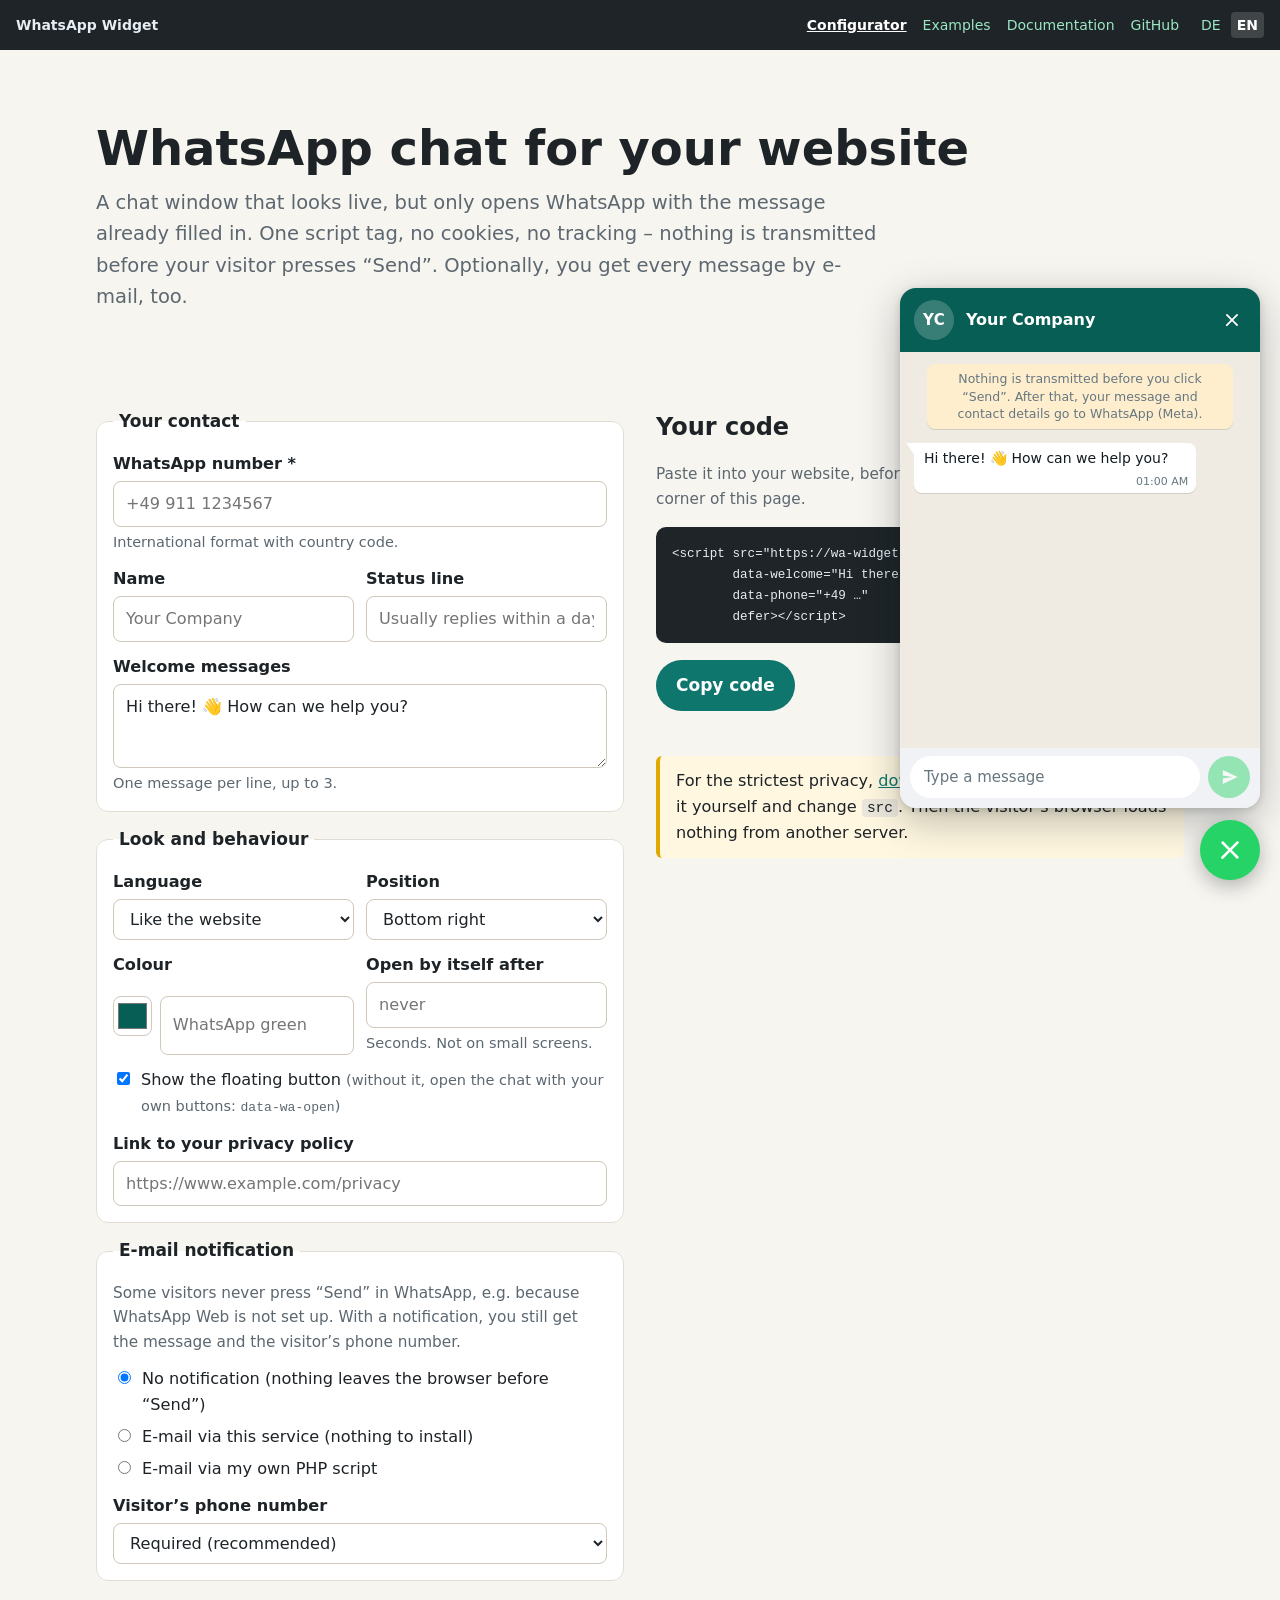
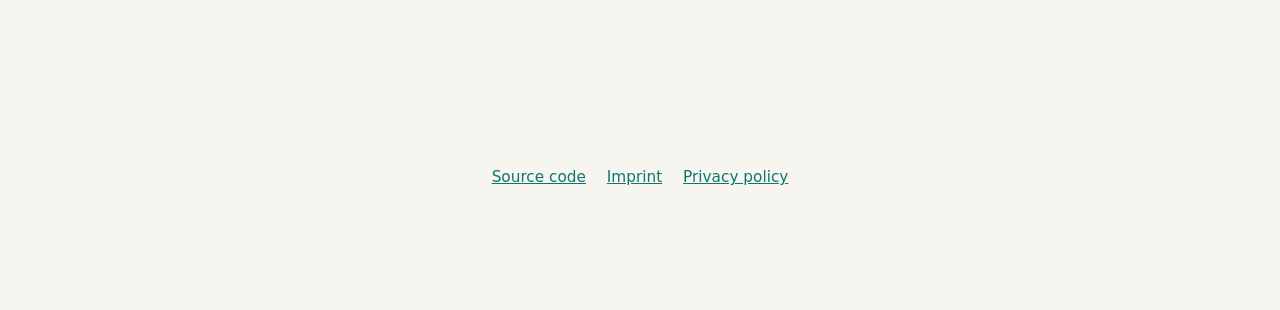
==== commit 62e503ec: "#9: Move the service to wa-widget.doebeling.de Script URL, hosted notification endpoint, configurati" ====
--- a/index.html
+++ b/index.html
@@ -189,7 +189,7 @@
 <script src="whatsapp-widget.js"></script>
 <script>
 (() => {
-  const SCRIPT_URL = 'https://whatsapp-widget.doebeling.dev/whatsapp-widget.js';
+  const SCRIPT_URL = 'https://wa-widget.doebeling.de/whatsapp-widget.js';
 
   // Texts of this page. Entries used with data-i18n-html are trusted markup from this file only.
   const TEXTS = {
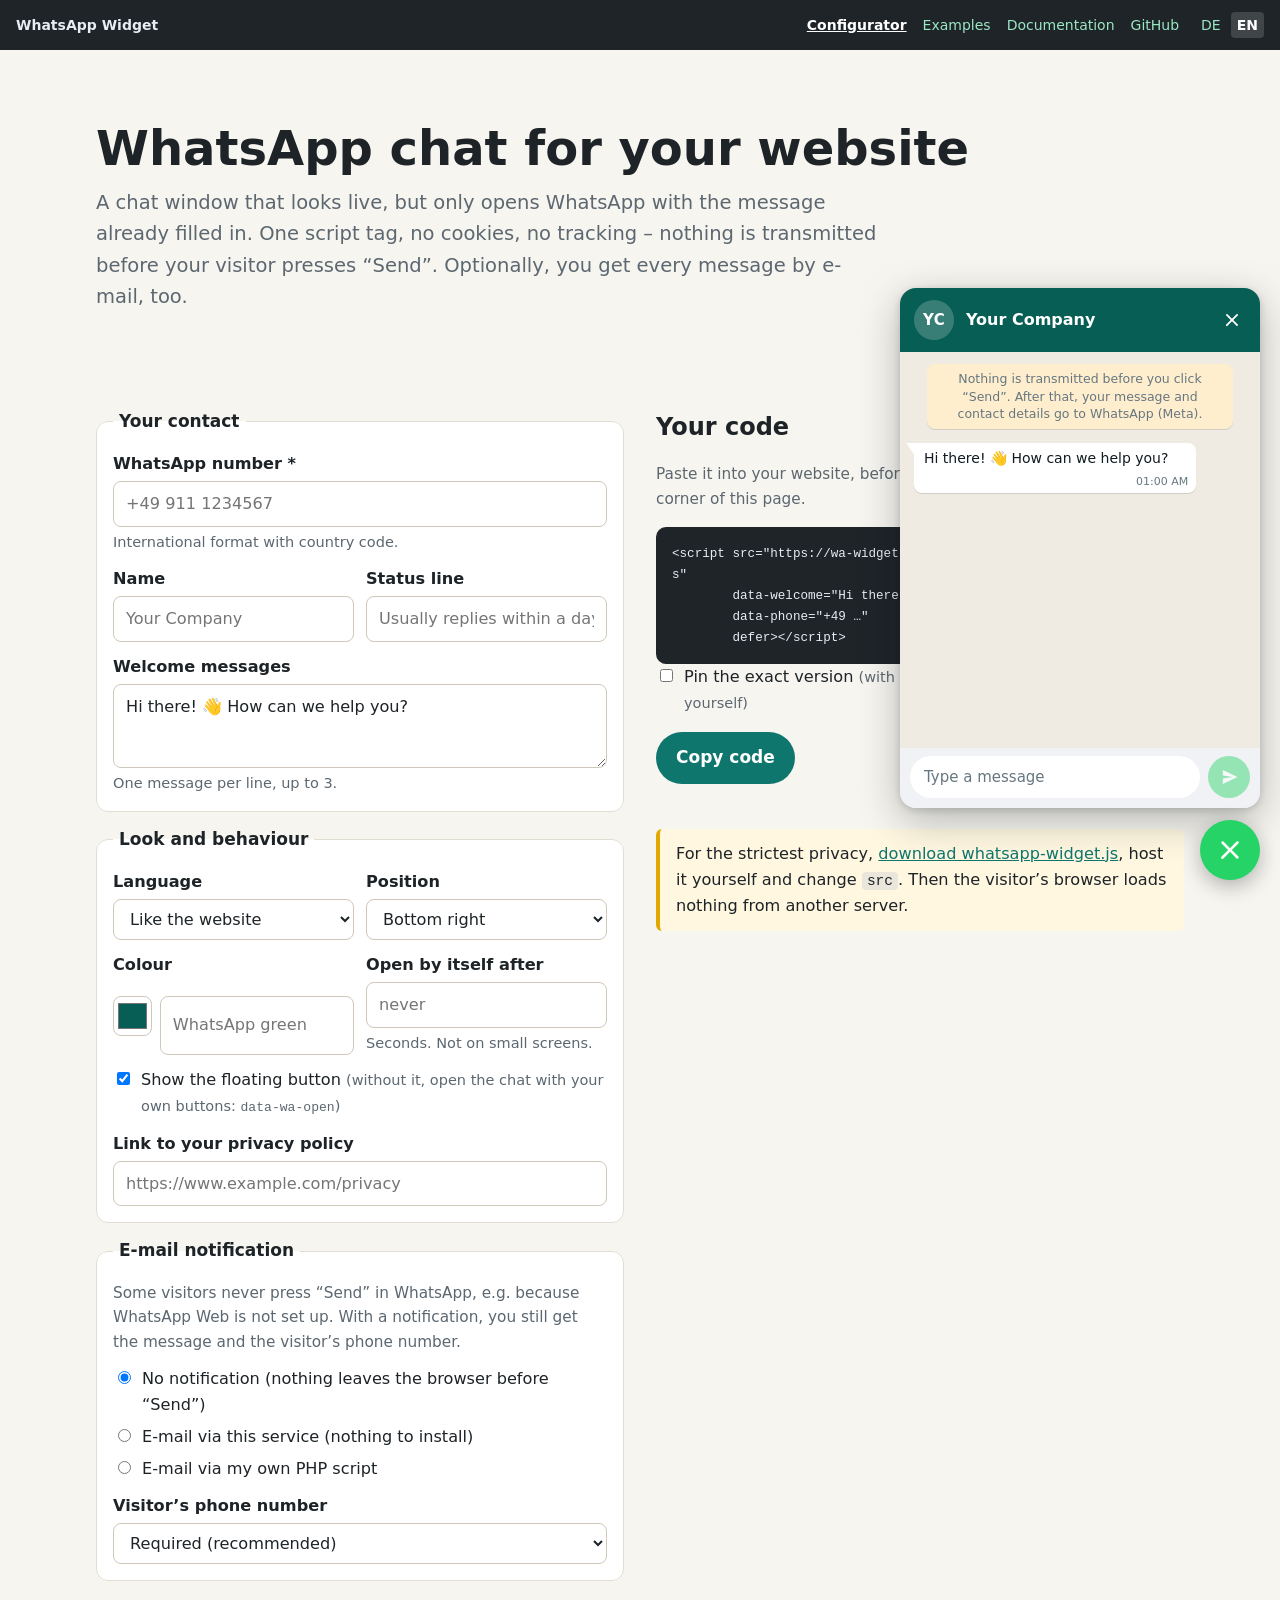
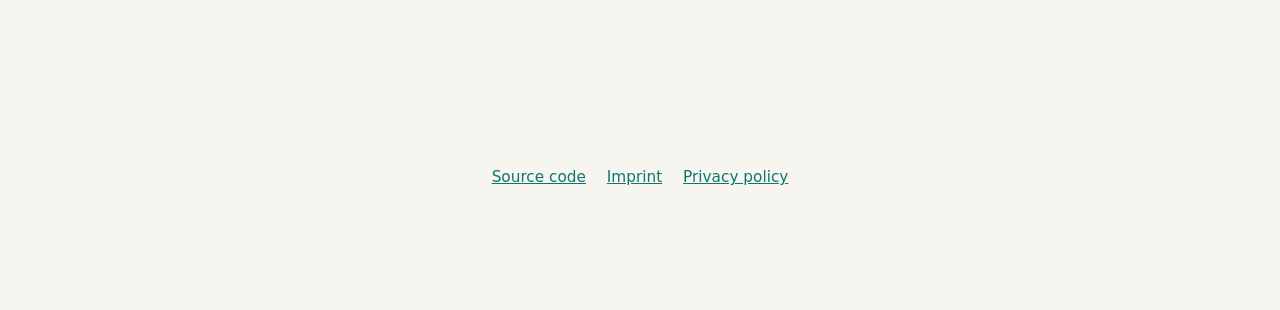
==== commit 61cb17b9: "#9: Versioned URLs and release setup for v2.0.0 - tools/build-site.sh builds the site from main plus" ====
--- a/index.html
+++ b/index.html
@@ -171,9 +171,13 @@
         <h2 data-i18n="code.title">Your code</h2>
         <p class="hint" data-i18n-html="code.hint">Paste it into your website, before <code>&lt;/body&gt;</code>. The preview is in the corner of this page.</p>
         <pre><code id="snippet"></code></pre>
+        <label class="check" id="pin-row" hidden><input type="checkbox" id="f-pin">
+          <span><span data-i18n="pin.label">Pin the exact version</span> <span id="pin-version"></span>
+            <span class="hint" data-i18n="pin.hint">(with integrity check; you install updates yourself)</span></span>
+        </label>
         <p><button class="button" type="button" id="copy" data-i18n="copy.button">Copy code</button> <span class="status" id="copy-status" aria-live="polite"></span></p>
       </div>
-      <p class="note" data-i18n-html="selfHost">For the strictest privacy, <a href="whatsapp-widget.js" download>download whatsapp-widget.js</a>,
+      <p class="note" data-i18n-html="selfHost">For the strictest privacy, <a href="v2/whatsapp-widget.js" download>download whatsapp-widget.js</a>,
         host it yourself and change <code>src</code>. Then the visitor's browser loads nothing from another server.</p>
       <p class="status" id="preview-status" aria-live="polite"></p>
     </div>
@@ -189,7 +193,9 @@
 <script src="whatsapp-widget.js"></script>
 <script>
 (() => {
-  const SCRIPT_URL = 'https://wa-widget.doebeling.de/whatsapp-widget.js';
+  const BASE_URL = 'https://wa-widget.doebeling.de';
+  const MAJOR = 2;
+  let release = null; // { version, integrity } of the newest v2 release, from versions.json
 
   // Texts of this page. Entries used with data-i18n-html are trusted markup from this file only.
   const TEXTS = {
@@ -254,7 +260,9 @@
       'copy.button': 'Copy code',
       'copy.done': 'Copied.',
       'copy.manual': 'Press Ctrl+C / ⌘+C to copy.',
-      'selfHost': 'For the strictest privacy, <a href="whatsapp-widget.js" download>download whatsapp-widget.js</a>, host it yourself and change <code>src</code>. Then the visitor’s browser loads nothing from another server.',
+      'pin.label': 'Pin the exact version',
+      'pin.hint': '(with integrity check; you install updates yourself)',
+      'selfHost': 'For the strictest privacy, <a href="v2/whatsapp-widget.js" download>download whatsapp-widget.js</a>, host it yourself and change <code>src</code>. Then the visitor’s browser loads nothing from another server.',
       'footer.source': 'Source code',
       'footer.imprint': 'Imprint',
       'footer.privacy': 'Privacy policy',
@@ -332,7 +340,9 @@
       'copy.button': 'Code kopieren',
       'copy.done': 'Kopiert.',
       'copy.manual': 'Mit Strg+C / ⌘+C kopieren.',
-      'selfHost': 'Für maximalen Datenschutz <a href="whatsapp-widget.js" download>lade whatsapp-widget.js herunter</a>, hoste die Datei selbst und ändere <code>src</code>. Dann lädt der Browser deiner Besucher nichts von einem fremden Server.',
+      'pin.label': 'Exakte Version festschreiben',
+      'pin.hint': '(mit Integritätsprüfung; Updates spielst du selbst ein)',
+      'selfHost': 'Für maximalen Datenschutz <a href="v2/whatsapp-widget.js" download>lade whatsapp-widget.js herunter</a>, hoste die Datei selbst und ändere <code>src</code>. Dann lädt der Browser deiner Besucher nichts von einem fremden Server.',
       'footer.source': 'Quellcode',
       'footer.imprint': 'Impressum',
       'footer.privacy': 'Datenschutzerklärung',
@@ -421,7 +431,11 @@
     const mode = notifyMode();
     if (mode === 'hosted') attributes['site-key'] = input['site-key'].value.trim() || t('siteKey.pending');
     if (mode === 'own') attributes['notify-url'] = input['notify-url'].value.trim() || '/whatsapp-notify.php';
-    const lines = [`<script src="${SCRIPT_URL}"`];
+    const pinned = release && $('f-pin').checked;
+    const lines = pinned
+      ? [`<script src="${BASE_URL}/v${release.version}/whatsapp-widget.js"`,
+        `        integrity="${release.integrity}"`, '        crossorigin="anonymous"']
+      : [`<script src="${BASE_URL}/v${MAJOR}/whatsapp-widget.js"`];
     for (const [name, value] of Object.entries(attributes)) lines.push(`        data-${name}="${escapeHtml(value)}"`);
     lines.push('        defer></' + 'script>');
     $('snippet').textContent = lines.join('\n');
@@ -556,6 +570,21 @@
     }
   }
 
+  // Released versions (created at deployment, see tools/build-site.sh).
+  fetch('versions.json', { credentials: 'omit' })
+    .then((response) => (response.ok ? response.json() : null))
+    .then((versions) => {
+      const version = versions && versions.majors && versions.majors[MAJOR];
+      const info = version && versions.versions[version];
+      if (!info || !/^sha384-[A-Za-z0-9+/=]+$/.test(info.integrity)) return;
+      release = { version, integrity: info.integrity };
+      $('pin-version').textContent = `(v${version})`;
+      $('pin-row').hidden = false;
+      renderSnippet();
+    })
+    .catch(() => {});
+  $('f-pin').addEventListener('change', renderSnippet);
+
   setLanguage(initialLanguage(), false);
   restoreSetup();
   update();
